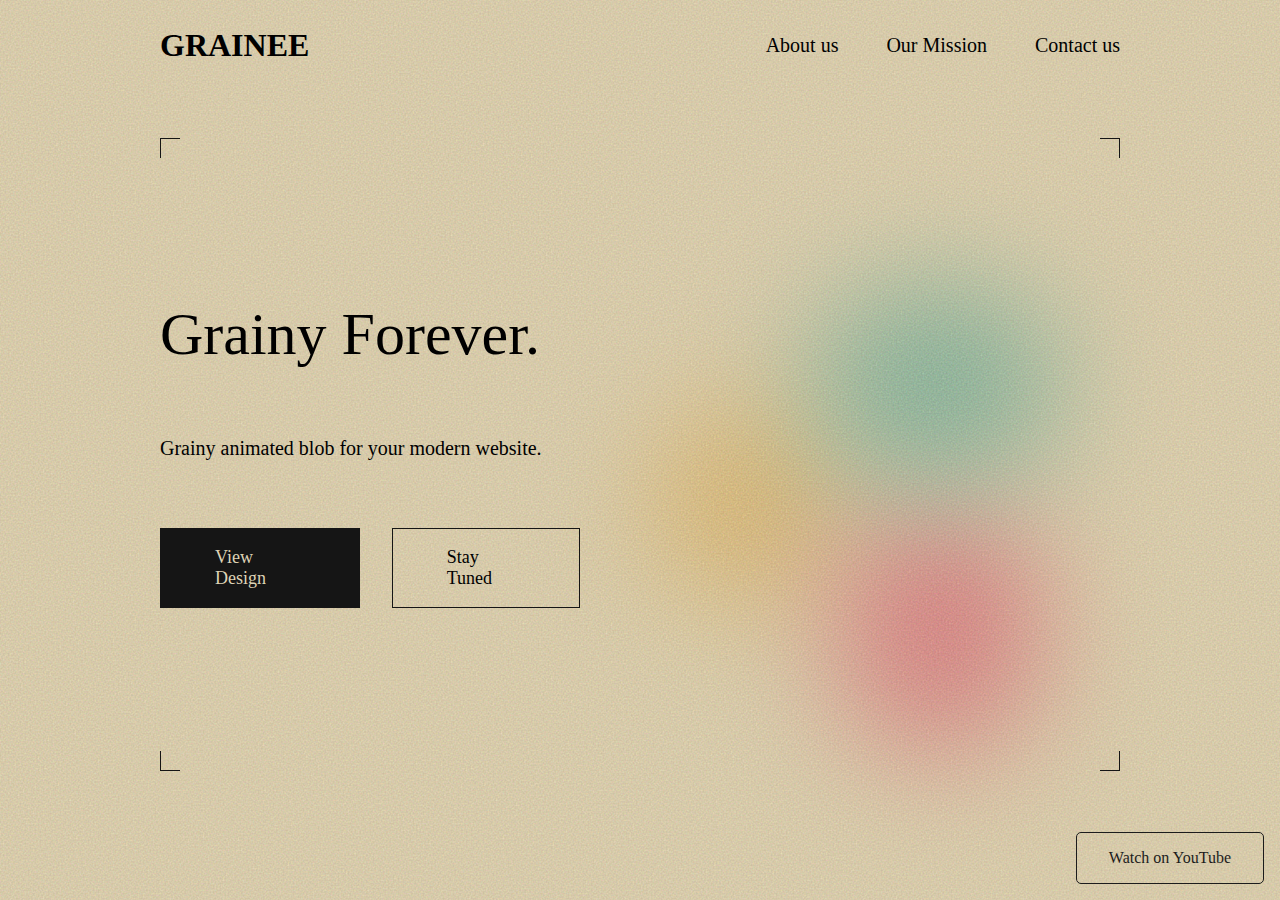
==== test.html @ 46493af5 "added new design" ====
<!DOCTYPE html>
<html lang="en">
<head>
    <meta charset="UTF-8">
    <meta name="viewport" content="width=device-width, initial-scale=1.0">
    <title>Document</title>
    <link rel="stylesheet" href="style2.css" />
</head>
<body>
    <div class="nav">
        <h2>GRAINEE</h2>
        <div class="menu">
          <p>About us</p>
          <p>Our Mission</p>
          <p>Contact us</p>
        </div>
      </div>
      
      <div class="hero">
        <div class="hero-text">
          <h1>Grainy Forever.</h1>
          <p>Grainy animated blob for your modern website.</p>
          <div class="buttons">
            <a class="button primary" href="https://dribbble.com/shots/21248617-Daily-Design-Code-3-Grainy-Gradients-Blurry-Background" target="_blank">View Design</a>
            <a class="button secondary" href="https://twitter.com/juxtopposed" target="_blank">Stay Tuned</a>
          </div>
          
        </div>
        <div class="blob-cont">
          <div class="yellow blob"></div>
          <div class="red blob"></div>
          <div class="green blob"></div>
        </div>
      </div>
      
      <svg>
        <filter id='noiseFilter'>
          <feTurbulence 
            type='fractalNoise' 
            baseFrequency='0.6' 
            stitchTiles='stitch'/>
           <feColorMatrix in="colorNoise" type="matrix" values="1 0 0 0 0 0 1 0 0 0 0 0 1 0 0 0 0 0 1 0" />
              <feComposite operator="in" in2="SourceGraphic" result="monoNoise"/>
              <feBlend in="SourceGraphic" in2="monoNoise" mode="screen" />
        </filter>
        
      </svg>
      
      
      
      <!-- Not required -->
      <a href="https://www.youtube.com/watch?v=_ZFghigBmqo" target="_blank" class="youtube">Watch on YouTube</a>
      
</body>
</html>
---- style2.css ----
:root {
    --bg: #F0DBA5;
    --text: #151515;
    --yellow: #EDB74D;
    --red: #EB6666;
    --green: #6FB18A;
  }
  
  
  body {
    height: 100vh;
    margin: 0;
    
    display: flex;
    flex-direction: column;
    justify-content: flex-start;
    align-items: center;
    gap: 3em;
    
    background-color: var(--bg);
    font-family: "Recoleta";
    
    margin: 0 10em;
  }
  
  h1 {
    font-size: 60px;
    font-weight: normal;
    margin: 0;
  }
  
  h2 {
    font-size: 32px;
  }
  
  p {
    font-size: 20px;
  }
  
  a {
    text-decoration: none;
    color: inherit;
  }
  
  body::before,
  body::after {
    position: absolute;
    left: 0;
    top: 0;
    content: '';
    width: 100%;
    height: 100%;
    z-index: -1;
  
    opacity: 40%;
  }
  
  body::before {
    background: #8C8C8C;
    filter: url(#noiseFilter);
  }
  
  
  /* Blobs */
  .blob-cont {
    display: flex;
    flex-direction: column;
    justify-content: center;
    align-items: center;
    z-index: -2;
    height: 500px;
    width: 500px;
    position: relative;
    right: 5em;
  }
  
  
  .blob {
    border-radius: 100px;
    filter: blur(60px);
  }
  
  .yellow {
    background-color: var(--yellow);
    position: absolute;
    top: 200px;
    left: 100px;
    height: 200px;
    width: 200px;
    
    animation: yellow 8s infinite ease;
  }
  
  .green {
    background-color: var(--green);
    position: absolute;
    top: 80px;
    right: -20px;
    height: 200px;
    width: 250px;
    
    animation: green 8s infinite ease;
  }
  
  .red {
    background-color: var(--red);
    position: absolute;
    right: 0;
    top: 300px;
    height: 250px;
    width: 200px;
    
    animation: red 8s infinite linear;
  }
  
  @keyframes yellow {
    0% {top: 200px; left: 100px; transform: scale(1);}
    30% {top: 300px; left: 150px; transform: scale(1.2);}
    60% {top: 100px; left: 200px; transform: scale(1.3);}
    100% {top: 200px; left: 100px; transform: scale(1);}
  }
  
  @keyframes green {
    0% {top: 80px; right: -20px; transform: scale(1.2);}
    30% {top: 300px; right: -20px;transform: scale(1);}
    60% {top: 200px; right: 100px;transform: scale(1);}
    100% {top: 80px; right: -20px; transform: scale(1.2);}
  }
  
  @keyframes red {
    0% {top: 250px; right: 0px; transform: scale(1);}
    30% {top: 150px; right: 150px;transform: scale(1.4);}
    60% {top: 250px; right: 100px;transform: scale(1);}
    100% {top: 250px; right: 0px; transform: scale(1);}
  }
  
  
  /* the rest of the page */
  .nav {
    display: flex;
    flex-direction: row;
    justify-content: space-between;
    align-items: center;
    width: 100%;
  }
  
  .menu {
    display: flex;
    flex-direction: row;
    justify-content: flex-end;
    align-items: center;
    gap: 3em;
  }
  
  .hero {
    display: flex;
    flex-direction: row;
    justify-content: space-between;
    align-items: center;
    width: 100%;
    height: 130%;
    gap: 3em;
    background:
          linear-gradient(to right, #151515 1px, transparent 1px) 0 0,
          linear-gradient(to right, #151515 1px, transparent 1px) 0 100%,
          linear-gradient(to left, #151515 1px, transparent 1px) 100% 0,
          linear-gradient(to left, #151515 1px, transparent 1px) 100% 100%,
          linear-gradient(to bottom, #151515 1px, transparent 1px) 0 0,
          linear-gradient(to bottom, #151515 1px, transparent 1px) 100% 0,
          linear-gradient(to top, #151515 1px, transparent 1px) 0 100%,
          linear-gradient(to top, #151515 1px, transparent 1px) 100% 100%;
    background-repeat: no-repeat;
    background-size: 20px 20px;
        
  }
  
  .hero-text {
    display: flex;
    flex-direction: column;
    justify-content: space-between;
    align-items: flex-start;
    gap: 3em;
  }
  
  .buttons {
    display: flex;
    flex-direction: row;
    justify-content: flex-start;
    align-items: center;
    gap: 2em;
  }
  
  .button {
    padding: 1em 3em;
    border: 1px solid var(--text);
    font-size: 18px;
  }
  
  .primary {
    background-color: var(--text);
    color: #DED3B6;
  }
  
  @media only screen and (max-width: 1000px) {
    body {
      margin: 1em;
    }
  }
  
  
  
  
  
  /* Not required */
  .youtube {
    text-decoration: none;
    position: absolute;
    padding: 1em 2em;
    bottom: 1em;
    right: 1em;
    z-index: 9999;
    font-family: 'Roboto';
    color: #1c1c1c;
    border: 1px solid #1c1c1c;
    border-radius: 5px;
  }
  
  .youtube:hover {
    background-color: rgb(28,28,28,0.14);
  }
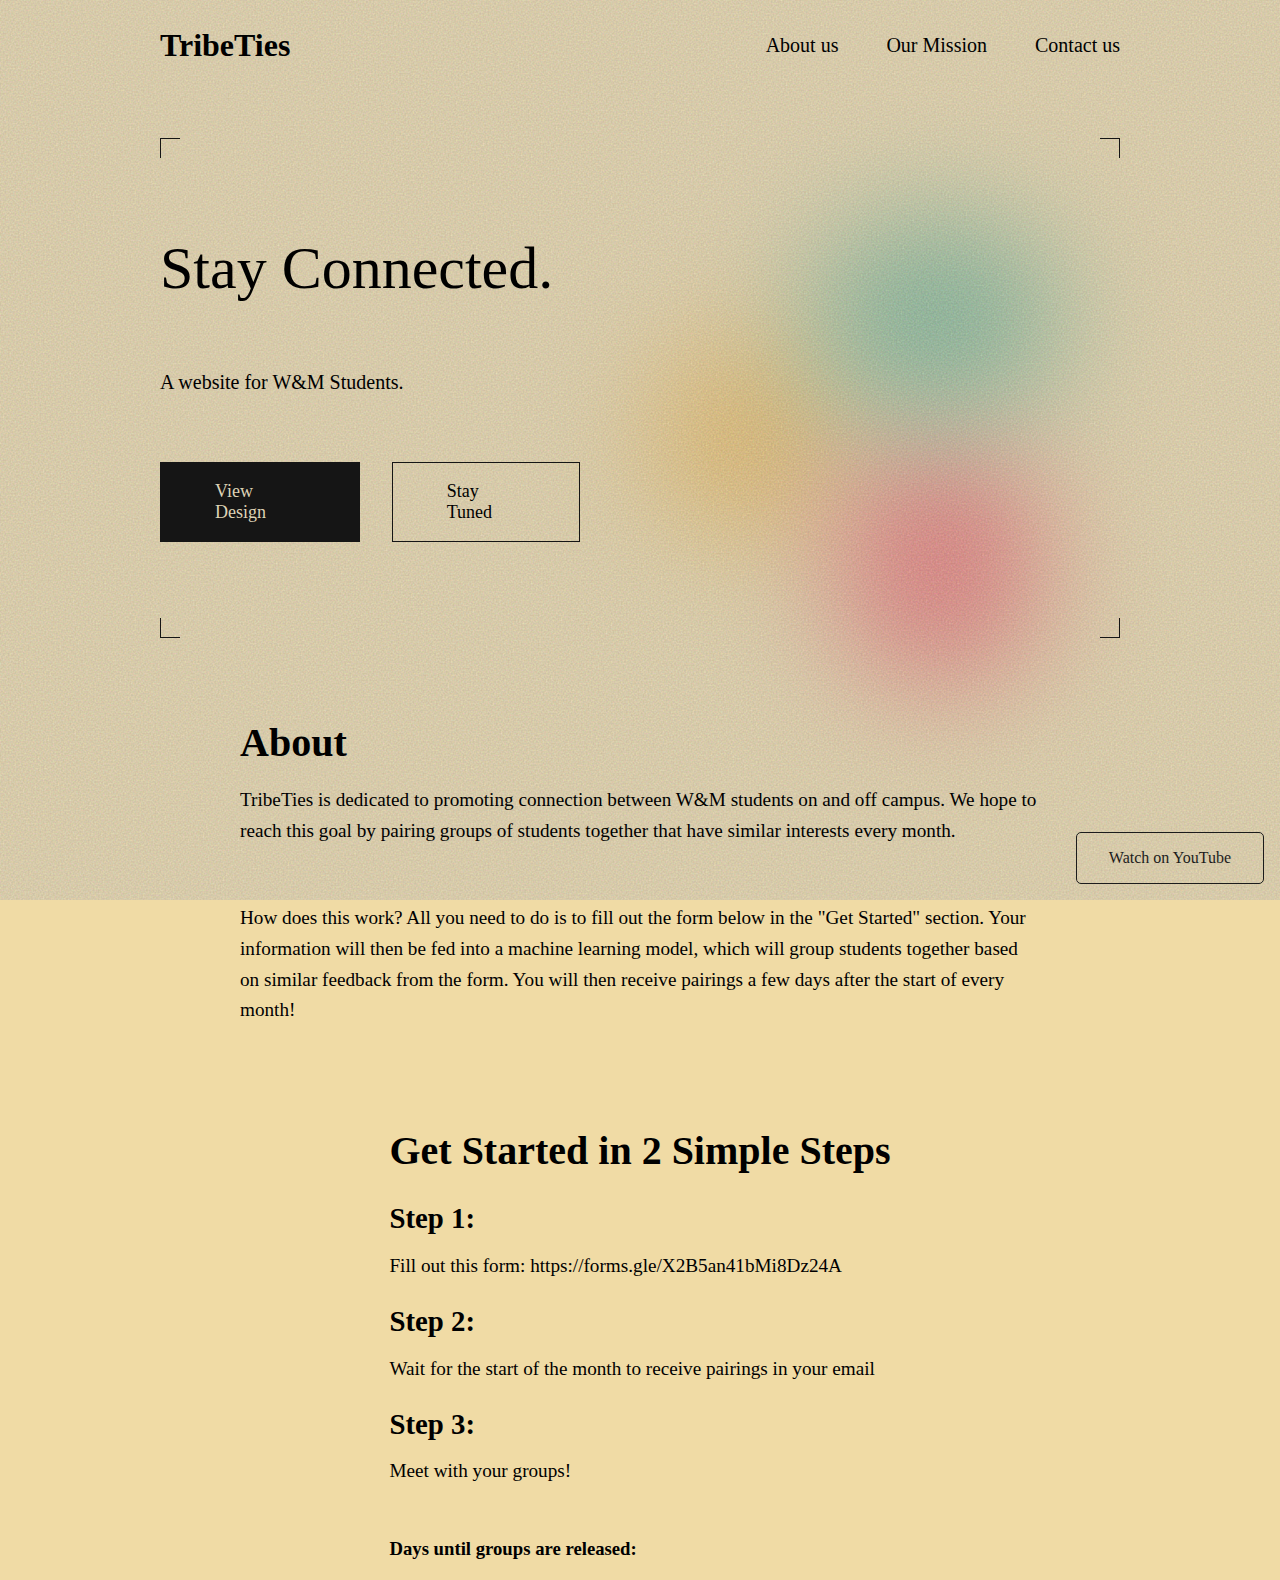
==== commit e3965d7d: "added more sections" ====
--- a/test.html
+++ b/test.html
@@ -8,7 +8,7 @@
 </head>
 <body>
     <div class="nav">
-        <h2>GRAINEE</h2>
+        <h2>TribeTies</h2>
         <div class="menu">
           <p>About us</p>
           <p>Our Mission</p>
@@ -18,8 +18,8 @@
       
       <div class="hero">
         <div class="hero-text">
-          <h1>Grainy Forever.</h1>
-          <p>Grainy animated blob for your modern website.</p>
+          <h1>Stay Connected.</h1>
+          <p>A website for W&M Students.</p>
           <div class="buttons">
             <a class="button primary" href="https://dribbble.com/shots/21248617-Daily-Design-Code-3-Grainy-Gradients-Blurry-Background" target="_blank">View Design</a>
             <a class="button secondary" href="https://twitter.com/juxtopposed" target="_blank">Stay Tuned</a>
@@ -32,7 +32,45 @@
           <div class="green blob"></div>
         </div>
       </div>
-      
+
+      <div class="info-container">
+        <h2 >About</h2>
+        <p>
+          TribeTies is dedicated to promoting connection between W&M students
+          on and off campus. We hope to reach this goal by pairing groups of 
+          students together that have similar interests every month. 
+        </p>
+        <br>
+        <p>
+          How does this work? All you need to do is to fill out the form below 
+          in the "Get Started" section. Your information will then be fed into
+          a machine learning model, which will group students together based
+          on similar feedback from the form. You will then receive pairings a
+          few days after the start of every month!
+        </p>
+      </div>
+      <!-- New Steps Section -->
+      <div class="steps-container">
+        <h2>Get Started in 2 Simple Steps</h2>
+        <div class="step">
+          <h3>Step 1:</h3>
+          <p>Fill out this form: <a href="https://forms.gle/X2B5an41bMi8Dz24A" target="_blank">https://forms.gle/X2B5an41bMi8Dz24A</a></p>
+        </div>
+        <div class="step">
+          <h3>Step 2:</h3>
+          <p>Wait for the start of the month to receive pairings in your email</p>
+        </div>
+        <div class="step">
+          <h3>Step 3:</h3>
+          <p>Meet with your groups!</p>
+        </div>
+        <br>
+        <div class="countdown">
+          <h3>Days until groups are released:</h3>
+          <p id="countdown"></p>
+        </div>
+      </div>
+
       <svg>
         <filter id='noiseFilter'>
           <feTurbulence 
@@ -50,6 +88,6 @@
       
       <!-- Not required -->
       <a href="https://www.youtube.com/watch?v=_ZFghigBmqo" target="_blank" class="youtube">Watch on YouTube</a>
-      
+      <script src="countdown.js"></script>
 </body>
 </html>--- a/style2.css
+++ b/style2.css
@@ -59,8 +59,7 @@
     background: #8C8C8C;
     filter: url(#noiseFilter);
   }
-  
-  
+
   /* Blobs */
   .blob-cont {
     display: flex;
@@ -227,4 +226,65 @@
   
   .youtube:hover {
     background-color: rgb(28,28,28,0.14);
-  }+  }
+
+/* New styles for the info section */
+.info-section {
+  padding: 2rem calc((100vw - 1300px) / 2);
+  background: #b85959;
+  color: #000;
+  text-align: center;
+  scroll-margin-top: 80px; 
+}
+
+.info-container {
+  max-width: 800px;
+  margin: 0 auto;
+}
+
+.info-container h2 {
+  margin-bottom: 1rem;
+  font-size: 2.5rem;
+}
+
+.info-container p {
+  font-size: 1.2rem;
+  line-height: 1.6;
+}
+
+/* New styles for the steps section */
+.steps-section {
+  padding: 5rem calc((100vw - 1300px) / 2);
+  background: #6bb275;
+  color: #000;
+  text-align: center;
+  scroll-margin-top: 60px;
+}
+
+.steps-container {
+  max-width: 800px;
+  margin: 0 auto;
+}
+
+.steps-container h2 {
+  margin-bottom: 1.5rem;
+  font-size: 2.5rem;
+}
+
+.step {
+  margin-bottom: 1rem;
+}
+
+.step h3 {
+  font-size: 1.8rem;
+  margin-bottom: 0.5rem;
+}
+
+.step p {
+  font-size: 1.2rem;
+}
+
+#countdown {
+  font-size: 1.2rem; /* Match the step p font-size */
+  font-family: inherit; /* Use the same font-family */
+}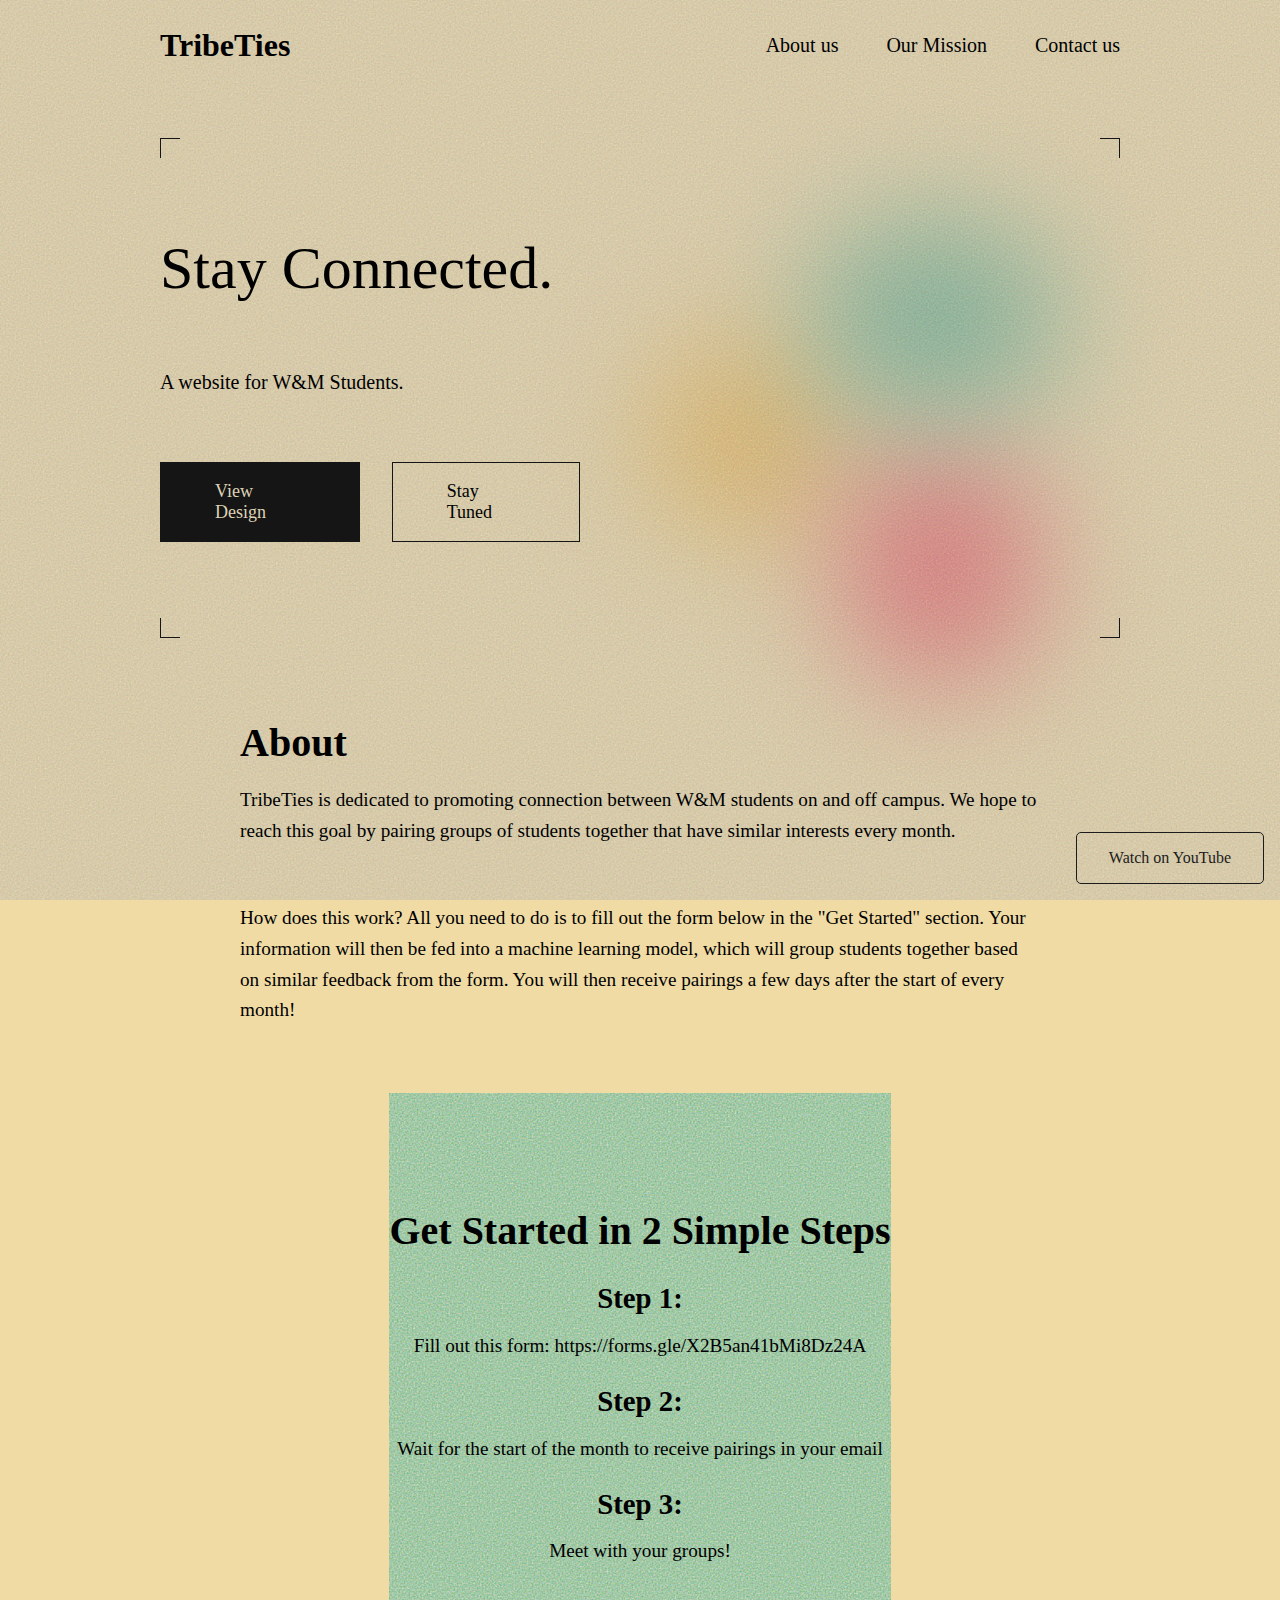
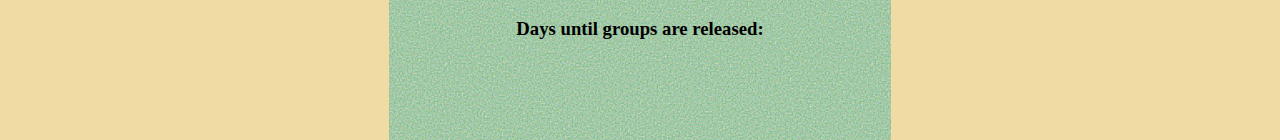
==== commit 045fc9a3: "changed filtering" ====
--- a/test.html
+++ b/test.html
@@ -50,26 +50,29 @@
         </p>
       </div>
       <!-- New Steps Section -->
-      <div class="steps-container">
-        <h2>Get Started in 2 Simple Steps</h2>
-        <div class="step">
-          <h3>Step 1:</h3>
-          <p>Fill out this form: <a href="https://forms.gle/X2B5an41bMi8Dz24A" target="_blank">https://forms.gle/X2B5an41bMi8Dz24A</a></p>
-        </div>
-        <div class="step">
-          <h3>Step 2:</h3>
-          <p>Wait for the start of the month to receive pairings in your email</p>
-        </div>
-        <div class="step">
-          <h3>Step 3:</h3>
-          <p>Meet with your groups!</p>
-        </div>
-        <br>
-        <div class="countdown">
-          <h3>Days until groups are released:</h3>
-          <p id="countdown"></p>
+      <div class="steps-section">
+        <div class="steps-container">
+          <h2>Get Started in 2 Simple Steps</h2>
+          <div class="step">
+            <h3>Step 1:</h3>
+            <p>Fill out this form: <a href="https://forms.gle/X2B5an41bMi8Dz24A" target="_blank">https://forms.gle/X2B5an41bMi8Dz24A</a></p>
+          </div>
+          <div class="step">
+            <h3>Step 2:</h3>
+            <p>Wait for the start of the month to receive pairings in your email</p>
+          </div>
+          <div class="step">
+            <h3>Step 3:</h3>
+            <p>Meet with your groups!</p>
+          </div>
+          <br>
+          <div class="countdown">
+            <h3>Days until groups are released:</h3>
+            <p id="countdown"></p>
+          </div>
         </div>
       </div>
+      
 
       <svg>
         <filter id='noiseFilter'>
--- a/style2.css
+++ b/style2.css
@@ -254,18 +254,30 @@
 
 /* New styles for the steps section */
 .steps-section {
+  position: relative;
   padding: 5rem calc((100vw - 1300px) / 2);
-  background: #6bb275;
   color: #000;
   text-align: center;
   scroll-margin-top: 60px;
 }
 
+.steps-section::before {
+  content: "";
+  position: absolute;
+  top: 0;
+  left: 0;
+  right: 0;
+  bottom: 0;
+  background: #6bb275;
+  filter: url(#noiseFilter); /* Grainy texture */
+  z-index: -1;
+}
+
 .steps-container {
   max-width: 800px;
   margin: 0 auto;
-}
-
+  position: relative;
+}
 .steps-container h2 {
   margin-bottom: 1.5rem;
   font-size: 2.5rem;
@@ -287,4 +299,5 @@
 #countdown {
   font-size: 1.2rem; /* Match the step p font-size */
   font-family: inherit; /* Use the same font-family */
-}+}
+
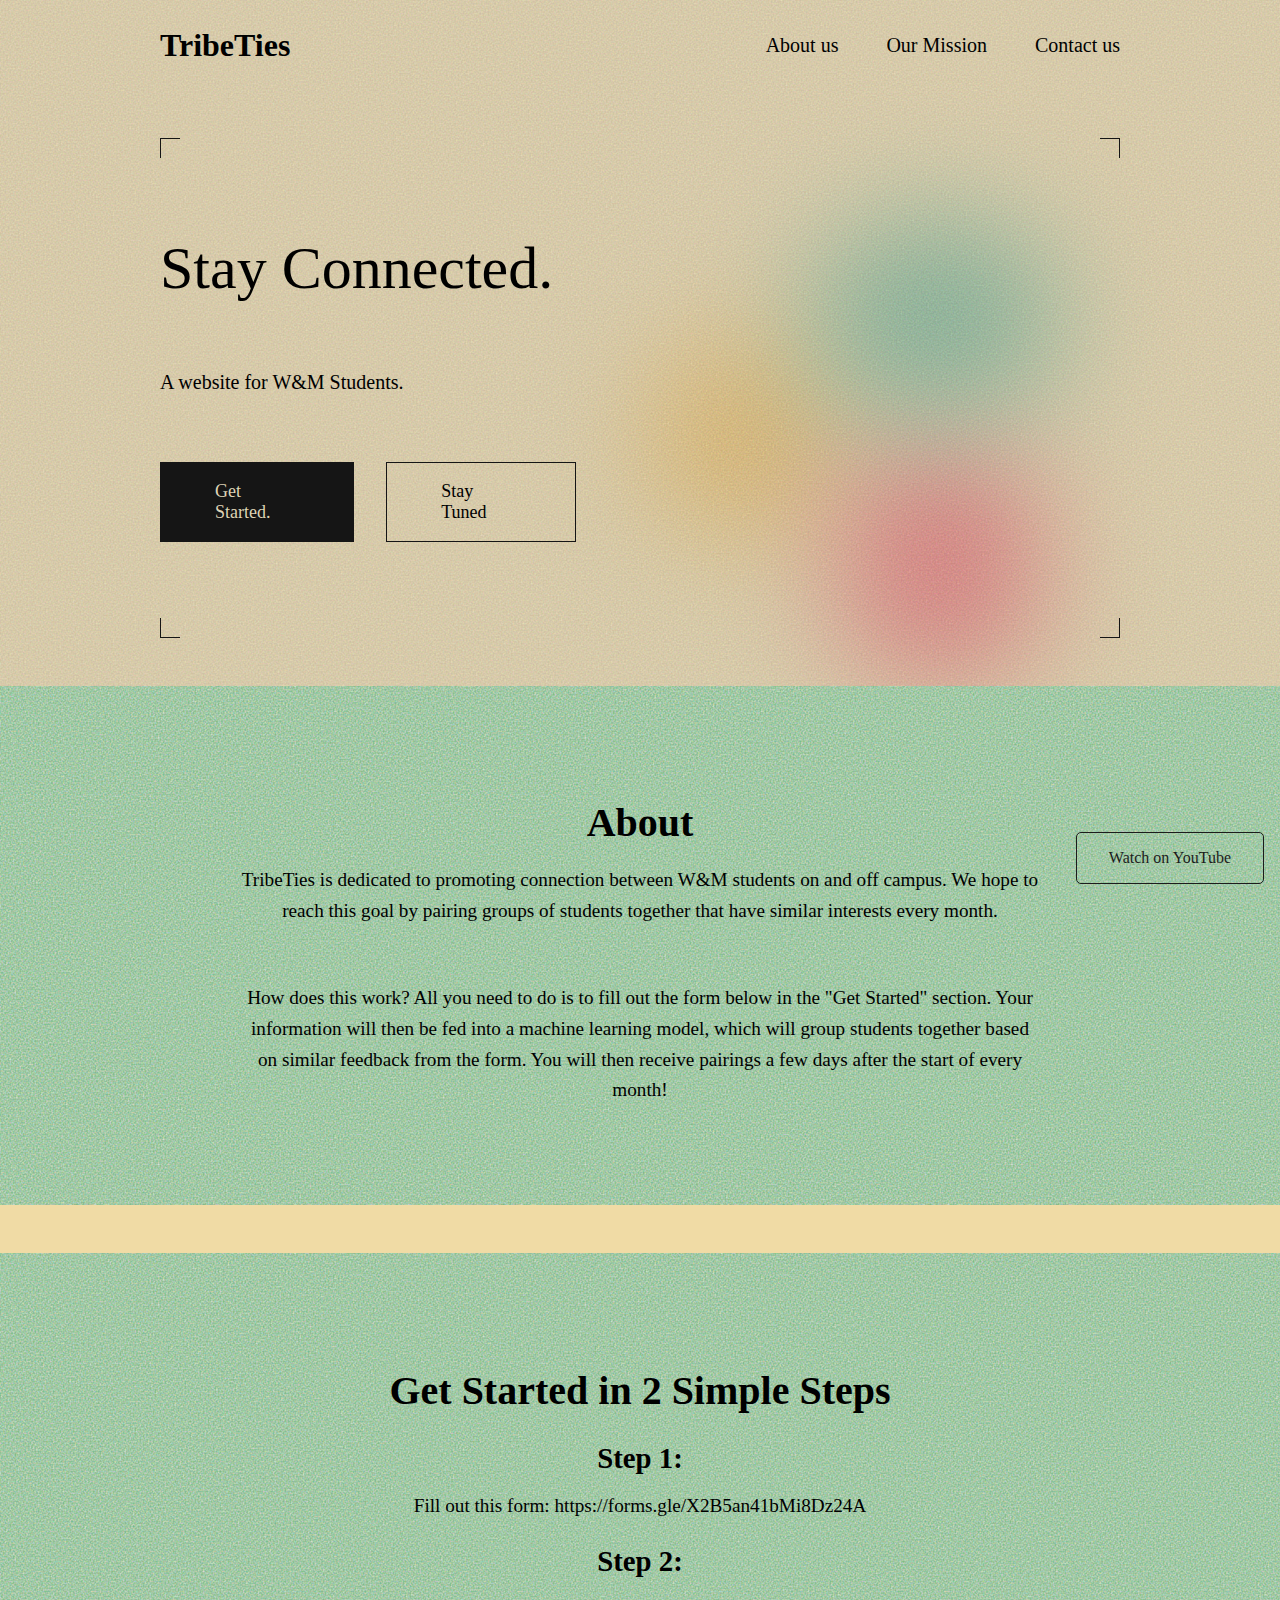
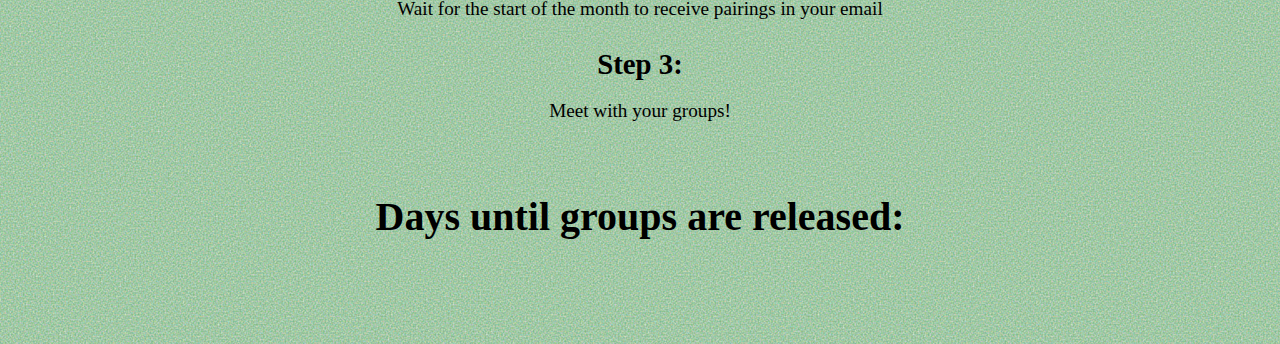
==== commit 339f0417: "changed about section" ====
--- a/test.html
+++ b/test.html
@@ -21,7 +21,7 @@
           <h1>Stay Connected.</h1>
           <p>A website for W&M Students.</p>
           <div class="buttons">
-            <a class="button primary" href="https://dribbble.com/shots/21248617-Daily-Design-Code-3-Grainy-Gradients-Blurry-Background" target="_blank">View Design</a>
+            <a class="button primary" href="https://dribbble.com/shots/21248617-Daily-Design-Code-3-Grainy-Gradients-Blurry-Background" target="_blank">Get Started.</a>
             <a class="button secondary" href="https://twitter.com/juxtopposed" target="_blank">Stay Tuned</a>
           </div>
           
@@ -32,23 +32,24 @@
           <div class="green blob"></div>
         </div>
       </div>
-
-      <div class="info-container">
-        <h2 >About</h2>
-        <p>
-          TribeTies is dedicated to promoting connection between W&M students
-          on and off campus. We hope to reach this goal by pairing groups of 
-          students together that have similar interests every month. 
-        </p>
-        <br>
-        <p>
-          How does this work? All you need to do is to fill out the form below 
-          in the "Get Started" section. Your information will then be fed into
-          a machine learning model, which will group students together based
-          on similar feedback from the form. You will then receive pairings a
-          few days after the start of every month!
-        </p>
-      </div>
+      <div class="info-section">
+        <div class="info-container">
+          <h2 >About</h2>
+          <p>
+            TribeTies is dedicated to promoting connection between W&M students
+            on and off campus. We hope to reach this goal by pairing groups of 
+            students together that have similar interests every month. 
+          </p>
+          <br>
+          <p>
+            How does this work? All you need to do is to fill out the form below 
+            in the "Get Started" section. Your information will then be fed into
+            a machine learning model, which will group students together based
+            on similar feedback from the form. You will then receive pairings a
+            few days after the start of every month!
+          </p>
+        </div>
+      </div> 
       <!-- New Steps Section -->
       <div class="steps-section">
         <div class="steps-container">
@@ -67,8 +68,8 @@
           </div>
           <br>
           <div class="countdown">
-            <h3>Days until groups are released:</h3>
-            <p id="countdown"></p>
+            <h2>Days until groups are released:</h2>
+            <h3 id="countdown"></h3>
           </div>
         </div>
       </div>
--- a/style2.css
+++ b/style2.css
@@ -230,16 +230,30 @@
 
 /* New styles for the info section */
 .info-section {
-  padding: 2rem calc((100vw - 1300px) / 2);
-  background: #b85959;
+  position: relative;
+  padding: 5rem calc((100vw - 1300px) / 2);
   color: #000;
   text-align: center;
-  scroll-margin-top: 80px; 
+  scroll-margin-top: 60px;
+  width: 1400px;
+}
+
+.info-section::before {
+  content: "";
+  position: absolute;
+  top: 0;
+  left: 0;
+  right: 0;
+  bottom: 0;
+  background: #6bb275;
+  filter: url(#noiseFilter); /* Grainy texture */
+  z-index: -1;
 }
 
 .info-container {
   max-width: 800px;
   margin: 0 auto;
+  position: relative;
 }
 
 .info-container h2 {
@@ -259,6 +273,7 @@
   color: #000;
   text-align: center;
   scroll-margin-top: 60px;
+  width: 1400px;
 }
 
 .steps-section::before {
@@ -297,7 +312,7 @@
 }
 
 #countdown {
-  font-size: 1.2rem; /* Match the step p font-size */
+  font-size: 1.4rem; /* Match the step p font-size */
   font-family: inherit; /* Use the same font-family */
 }
 
